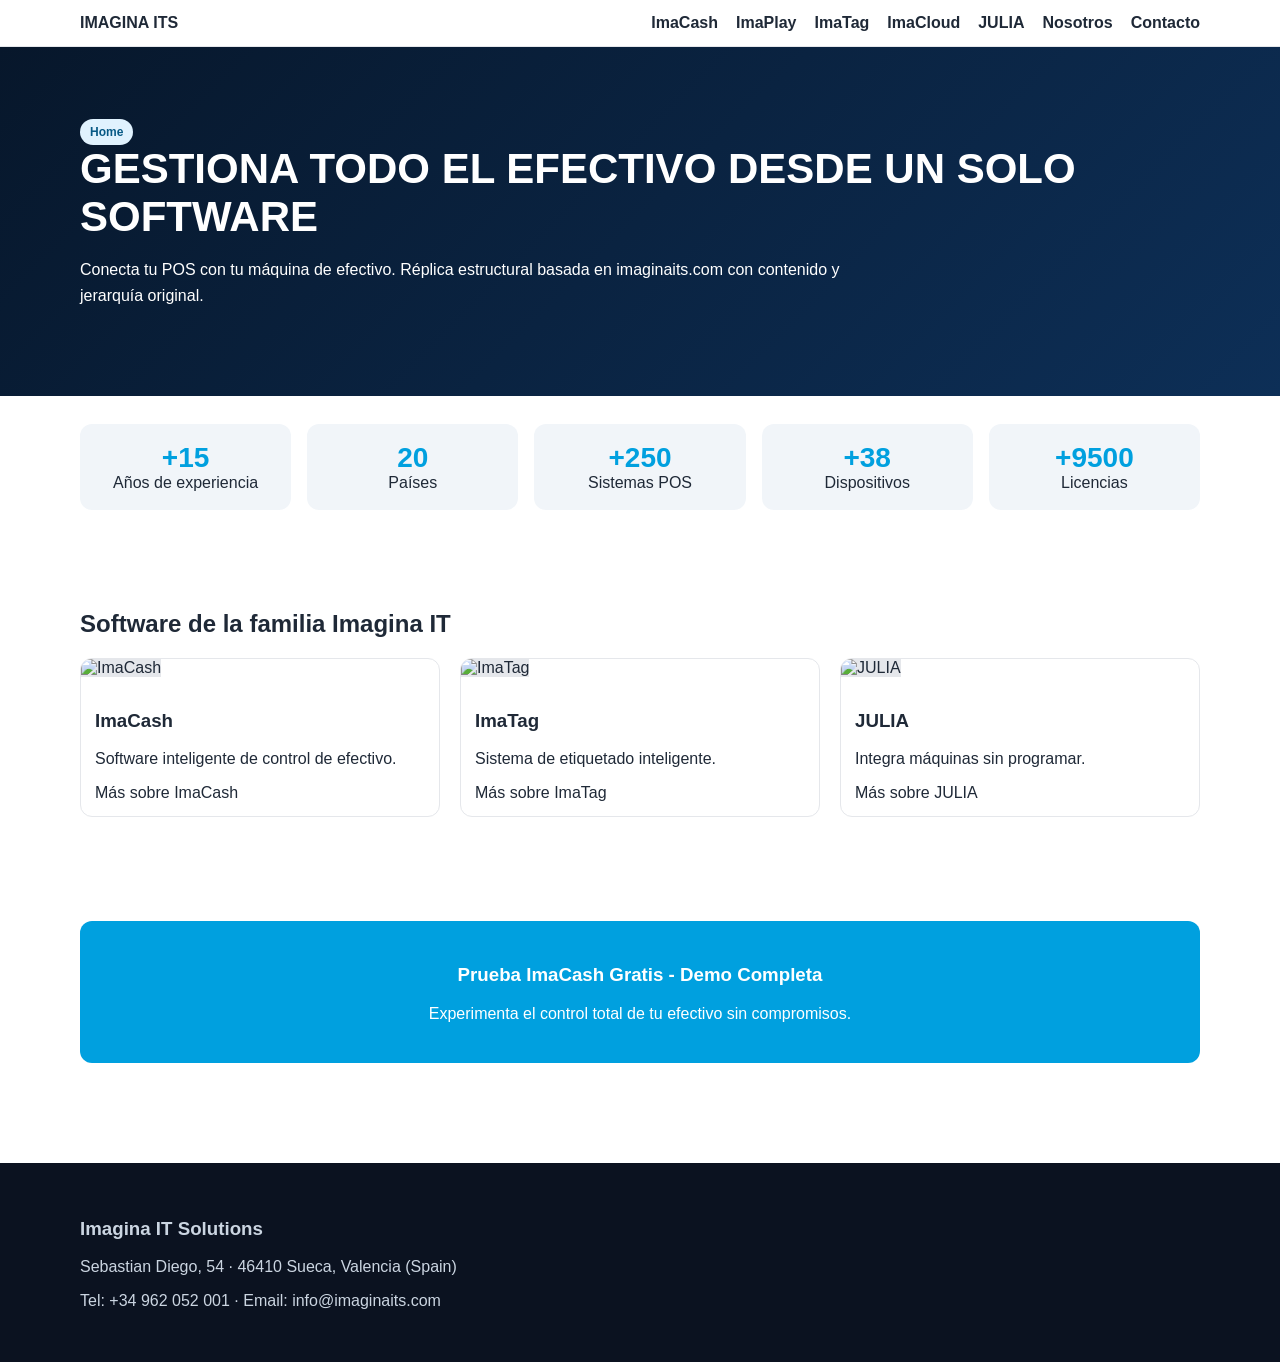
==== project/pages/index.html @ f2ac63d5 "Initial clone structure from imaginaits.com" ====
<!doctype html><html lang="es"><head><meta charset="utf-8"><meta name="viewport" content="width=device-width,initial-scale=1"><title>Imagina ITS Clone</title><link rel="stylesheet" href="../styles/main.css"></head><body>
<div id="header"></div>
<section class="hero"><div class="container"><span class="badge">Home</span><h1>GESTIONA TODO EL EFECTIVO DESDE UN SOLO SOFTWARE</h1><p>Conecta tu POS con tu máquina de efectivo. Réplica estructural basada en imaginaits.com con contenido y jerarquía original.</p></div></section>
<section class="container metrics"><div class="metric"><b>+15</b><div>Años de experiencia</div></div><div class="metric"><b>20</b><div>Países</div></div><div class="metric"><b>+250</b><div>Sistemas POS</div></div><div class="metric"><b>+38</b><div>Dispositivos</div></div><div class="metric"><b>+9500</b><div>Licencias</div></div></section>
<section class="section"><div class="container"><h2>Software de la familia Imagina IT</h2><div class="cards">
<article class="card"><img src="https://imaginaits.com/wp-content/uploads/2025/04/5.png" alt="ImaCash"><div class="body"><h3>ImaCash</h3><p>Software inteligente de control de efectivo.</p><a href="imacash.html">Más sobre ImaCash</a></div></article>
<article class="card"><img src="https://imaginaits.com/wp-content/uploads/2024/04/ImaTag-Logo-768x210.png" alt="ImaTag"><div class="body"><h3>ImaTag</h3><p>Sistema de etiquetado inteligente.</p><a href="imatag.html">Más sobre ImaTag</a></div></article>
<article class="card"><img src="https://imaginaits.com/wp-content/uploads/2025/10/Imagina-JULIA-1024x576.png" alt="JULIA"><div class="body"><h3>JULIA</h3><p>Integra máquinas sin programar.</p><a href="julia.html">Más sobre JULIA</a></div></article>
</div></div></section>
<section class="section"><div class="container cta"><h3>Prueba ImaCash Gratis - Demo Completa</h3><p>Experimenta el control total de tu efectivo sin compromisos.</p></div></section>
<div id="footer"></div><script src="../components/include.js"></script></body></html>
---- project/styles/main.css ----
:root{--primary:#00a0df;--dark:#0f172a;--text:#1f2937;--light:#f8fafc}
*{box-sizing:border-box}body{margin:0;font-family:Arial,sans-serif;color:var(--text);background:#fff}
a{color:inherit;text-decoration:none}.container{width:min(1120px,92%);margin:0 auto}
.header{position:sticky;top:0;background:#fff;border-bottom:1px solid #e5e7eb;z-index:50}.nav{display:flex;justify-content:space-between;align-items:center;padding:14px 0}.nav ul{display:flex;gap:18px;list-style:none;margin:0;padding:0;font-weight:700}
.hero{background:linear-gradient(135deg,#07172b,#0d2f57);color:#fff;padding:72px 0}.hero h1{font-size:42px;margin:0 0 12px}.hero p{max-width:760px;line-height:1.6}
.metrics{display:grid;grid-template-columns:repeat(auto-fit,minmax(140px,1fr));gap:16px;padding:28px 0}.metric{background:#f1f5f9;padding:18px;border-radius:12px;text-align:center}.metric b{font-size:28px;color:var(--primary)}
.section{padding:52px 0}.cards{display:grid;grid-template-columns:repeat(auto-fit,minmax(230px,1fr));gap:20px}.card{border:1px solid #e5e7eb;border-radius:12px;overflow:hidden;background:#fff}.card img{width:100%;height:170px;object-fit:cover;background:#e5e7eb}.card .body{padding:14px}
.cta{background:var(--primary);color:#fff;border-radius:12px;padding:24px;text-align:center}
.footer{background:#0b1220;color:#cbd5e1;padding:36px 0;margin-top:48px}
.badge{display:inline-block;padding:6px 10px;background:#e0f2fe;color:#075985;border-radius:999px;font-size:12px;font-weight:700}
.table{width:100%;border-collapse:collapse}.table th,.table td{border:1px solid #e5e7eb;padding:10px;text-align:left;font-size:14px}
.notice{padding:10px 12px;border:1px dashed #f59e0b;background:#fffbeb;border-radius:8px;color:#92400e}
@media (max-width:760px){.hero h1{font-size:30px}.nav ul{display:none}}
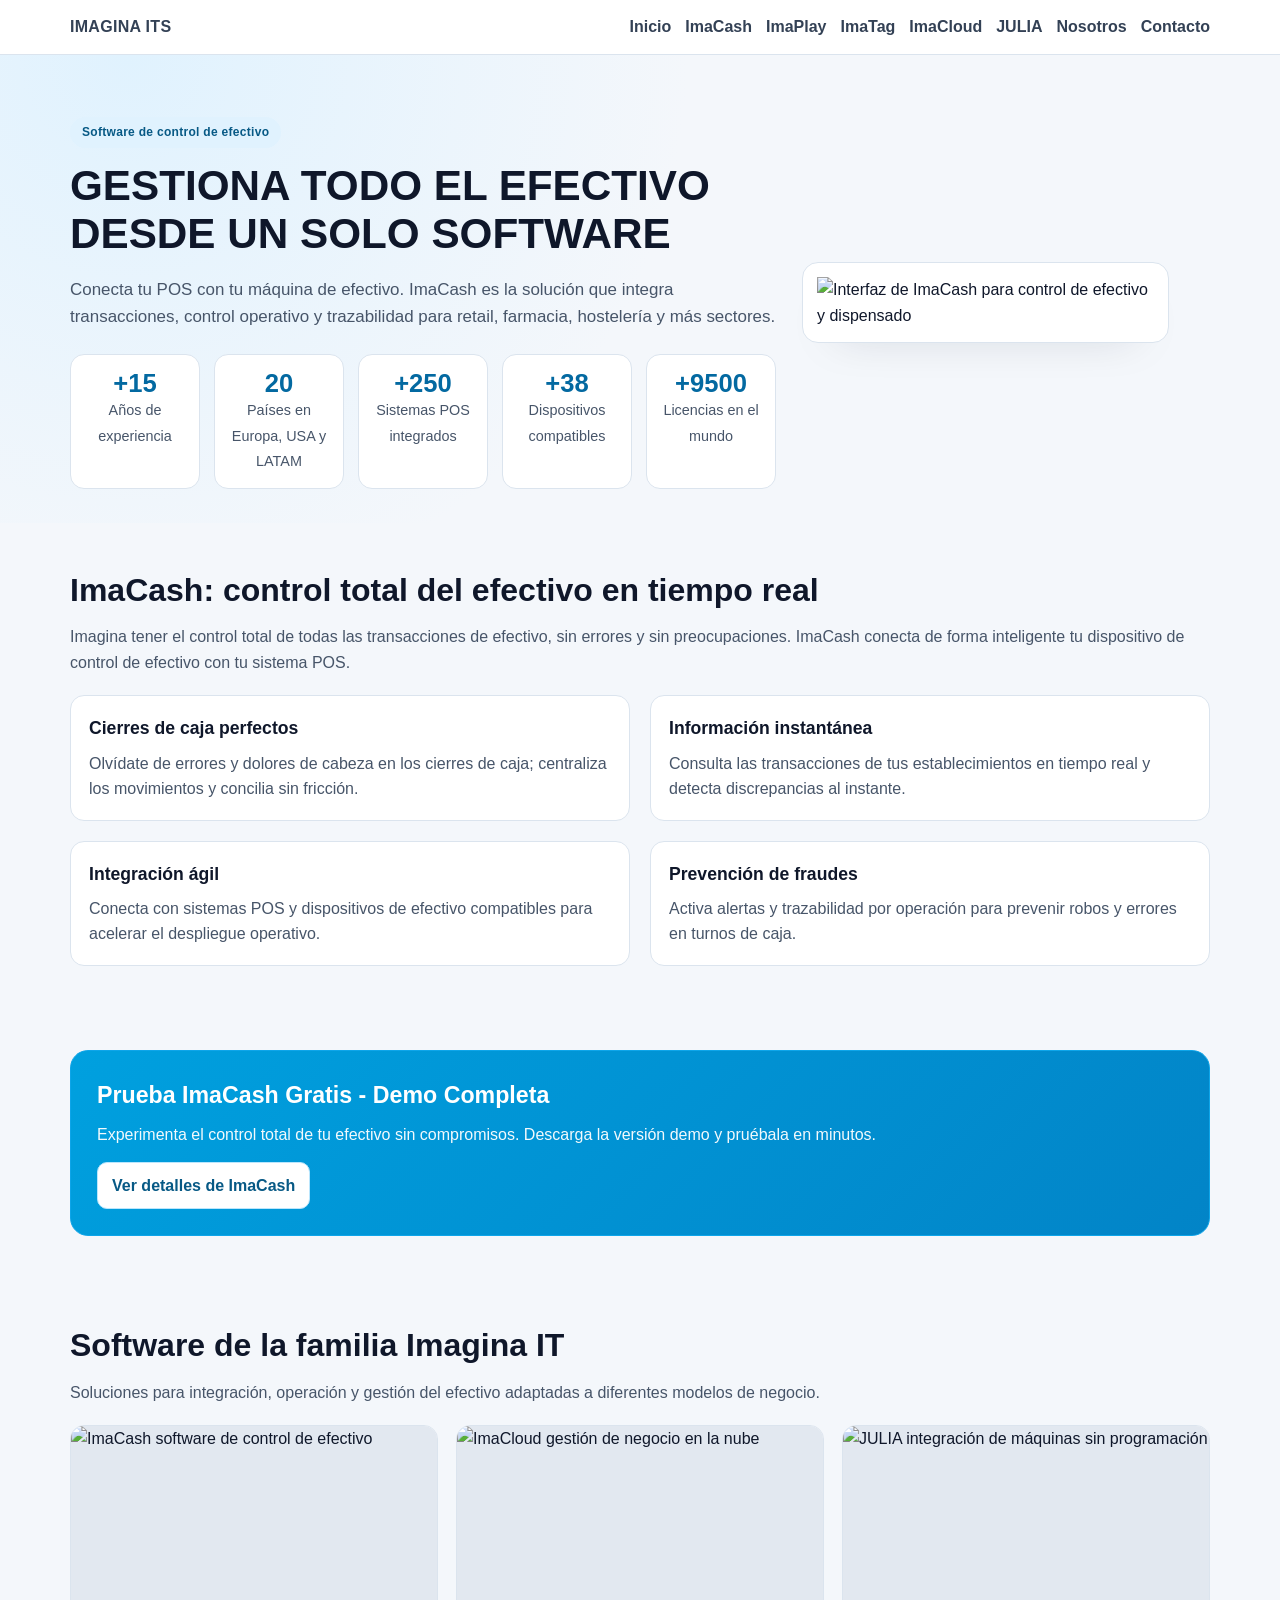
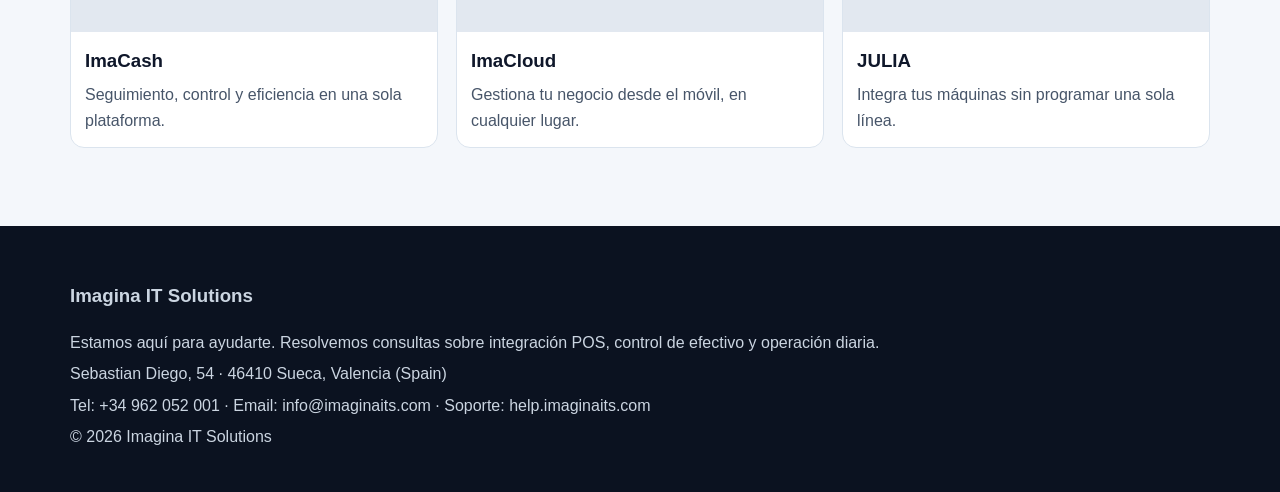
==== commit 91b326ea: "Redesign pages with richer SEO content and original image mapping" ====
--- a/project/pages/index.html
+++ b/project/pages/index.html
@@ -1,11 +1,78 @@
-<!doctype html><html lang="es"><head><meta charset="utf-8"><meta name="viewport" content="width=device-width,initial-scale=1"><title>Imagina ITS Clone</title><link rel="stylesheet" href="../styles/main.css"></head><body>
+<!doctype html>
+<html lang="es">
+<head>
+  <meta charset="utf-8">
+  <meta name="viewport" content="width=device-width,initial-scale=1">
+  <title>Imagina ITs | Software especializado en el control de efectivo</title>
+  <meta name="description" content="Imagina IT Solutions: software especializado en control de efectivo. Conecta tu POS con tu máquina de efectivo y optimiza cierres, trazabilidad e integración.">
+  <link rel="stylesheet" href="../styles/main.css">
+</head>
+<body>
 <div id="header"></div>
-<section class="hero"><div class="container"><span class="badge">Home</span><h1>GESTIONA TODO EL EFECTIVO DESDE UN SOLO SOFTWARE</h1><p>Conecta tu POS con tu máquina de efectivo. Réplica estructural basada en imaginaits.com con contenido y jerarquía original.</p></div></section>
-<section class="container metrics"><div class="metric"><b>+15</b><div>Años de experiencia</div></div><div class="metric"><b>20</b><div>Países</div></div><div class="metric"><b>+250</b><div>Sistemas POS</div></div><div class="metric"><b>+38</b><div>Dispositivos</div></div><div class="metric"><b>+9500</b><div>Licencias</div></div></section>
-<section class="section"><div class="container"><h2>Software de la familia Imagina IT</h2><div class="cards">
-<article class="card"><img src="https://imaginaits.com/wp-content/uploads/2025/04/5.png" alt="ImaCash"><div class="body"><h3>ImaCash</h3><p>Software inteligente de control de efectivo.</p><a href="imacash.html">Más sobre ImaCash</a></div></article>
-<article class="card"><img src="https://imaginaits.com/wp-content/uploads/2024/04/ImaTag-Logo-768x210.png" alt="ImaTag"><div class="body"><h3>ImaTag</h3><p>Sistema de etiquetado inteligente.</p><a href="imatag.html">Más sobre ImaTag</a></div></article>
-<article class="card"><img src="https://imaginaits.com/wp-content/uploads/2025/10/Imagina-JULIA-1024x576.png" alt="JULIA"><div class="body"><h3>JULIA</h3><p>Integra máquinas sin programar.</p><a href="julia.html">Más sobre JULIA</a></div></article>
-</div></div></section>
-<section class="section"><div class="container cta"><h3>Prueba ImaCash Gratis - Demo Completa</h3><p>Experimenta el control total de tu efectivo sin compromisos.</p></div></section>
-<div id="footer"></div><script src="../components/include.js"></script></body></html>
+
+<section class="hero">
+  <div class="container hero-grid">
+    <div>
+      <span class="badge">Software de control de efectivo</span>
+      <h1>GESTIONA TODO EL EFECTIVO DESDE UN SOLO SOFTWARE</h1>
+      <p class="lead">Conecta tu POS con tu máquina de efectivo. ImaCash es la solución que integra transacciones, control operativo y trazabilidad para retail, farmacia, hostelería y más sectores.</p>
+      <div class="metrics">
+        <article class="metric"><b>+15</b><span>Años de experiencia</span></article>
+        <article class="metric"><b>20</b><span>Países en Europa, USA y LATAM</span></article>
+        <article class="metric"><b>+250</b><span>Sistemas POS integrados</span></article>
+        <article class="metric"><b>+38</b><span>Dispositivos compatibles</span></article>
+        <article class="metric"><b>+9500</b><span>Licencias en el mundo</span></article>
+      </div>
+    </div>
+    <aside class="hero-card">
+      <img src="https://imaginaits.com/wp-content/uploads/2025/04/Imagina-MockUps.png" alt="Interfaz de ImaCash para control de efectivo y dispensado" loading="lazy">
+    </aside>
+  </div>
+</section>
+
+<section class="section">
+  <div class="container">
+    <h2>ImaCash: control total del efectivo en tiempo real</h2>
+    <p class="section-intro">Imagina tener el control total de todas las transacciones de efectivo, sin errores y sin preocupaciones. ImaCash conecta de forma inteligente tu dispositivo de control de efectivo con tu sistema POS.</p>
+    <div class="grid-2">
+      <article class="panel"><h3>Cierres de caja perfectos</h3><p>Olvídate de errores y dolores de cabeza en los cierres de caja; centraliza los movimientos y concilia sin fricción.</p></article>
+      <article class="panel"><h3>Información instantánea</h3><p>Consulta las transacciones de tus establecimientos en tiempo real y detecta discrepancias al instante.</p></article>
+      <article class="panel"><h3>Integración ágil</h3><p>Conecta con sistemas POS y dispositivos de efectivo compatibles para acelerar el despliegue operativo.</p></article>
+      <article class="panel"><h3>Prevención de fraudes</h3><p>Activa alertas y trazabilidad por operación para prevenir robos y errores en turnos de caja.</p></article>
+    </div>
+  </div>
+</section>
+
+<section class="section">
+  <div class="container cta">
+    <h3>Prueba ImaCash Gratis - Demo Completa</h3>
+    <p>Experimenta el control total de tu efectivo sin compromisos. Descarga la versión demo y pruébala en minutos.</p>
+    <a class="btn" href="imacash.html">Ver detalles de ImaCash</a>
+  </div>
+</section>
+
+<section class="section">
+  <div class="container">
+    <h2>Software de la familia Imagina IT</h2>
+    <p class="section-intro">Soluciones para integración, operación y gestión del efectivo adaptadas a diferentes modelos de negocio.</p>
+    <div class="cards">
+      <article class="card">
+        <img src="https://imaginaits.com/wp-content/uploads/2025/04/5.png" alt="ImaCash software de control de efectivo" loading="lazy">
+        <div class="body"><h3>ImaCash</h3><p>Seguimiento, control y eficiencia en una sola plataforma.</p></div>
+      </article>
+      <article class="card">
+        <img src="https://imaginaits.com/wp-content/uploads/2025/04/Imagina-MockUps-1.png" alt="ImaCloud gestión de negocio en la nube" loading="lazy">
+        <div class="body"><h3>ImaCloud</h3><p>Gestiona tu negocio desde el móvil, en cualquier lugar.</p></div>
+      </article>
+      <article class="card">
+        <img src="https://imaginaits.com/wp-content/uploads/2025/11/Imagina-MockUps.png" alt="JULIA integración de máquinas sin programación" loading="lazy">
+        <div class="body"><h3>JULIA</h3><p>Integra tus máquinas sin programar una sola línea.</p></div>
+      </article>
+    </div>
+  </div>
+</section>
+
+<div id="footer"></div>
+<script src="../components/include.js"></script>
+</body>
+</html>
--- a/project/styles/main.css
+++ b/project/styles/main.css
@@ -1,13 +1,76 @@
-:root{--primary:#00a0df;--dark:#0f172a;--text:#1f2937;--light:#f8fafc}
-*{box-sizing:border-box}body{margin:0;font-family:Arial,sans-serif;color:var(--text);background:#fff}
-a{color:inherit;text-decoration:none}.container{width:min(1120px,92%);margin:0 auto}
-.header{position:sticky;top:0;background:#fff;border-bottom:1px solid #e5e7eb;z-index:50}.nav{display:flex;justify-content:space-between;align-items:center;padding:14px 0}.nav ul{display:flex;gap:18px;list-style:none;margin:0;padding:0;font-weight:700}
-.hero{background:linear-gradient(135deg,#07172b,#0d2f57);color:#fff;padding:72px 0}.hero h1{font-size:42px;margin:0 0 12px}.hero p{max-width:760px;line-height:1.6}
-.metrics{display:grid;grid-template-columns:repeat(auto-fit,minmax(140px,1fr));gap:16px;padding:28px 0}.metric{background:#f1f5f9;padding:18px;border-radius:12px;text-align:center}.metric b{font-size:28px;color:var(--primary)}
-.section{padding:52px 0}.cards{display:grid;grid-template-columns:repeat(auto-fit,minmax(230px,1fr));gap:20px}.card{border:1px solid #e5e7eb;border-radius:12px;overflow:hidden;background:#fff}.card img{width:100%;height:170px;object-fit:cover;background:#e5e7eb}.card .body{padding:14px}
-.cta{background:var(--primary);color:#fff;border-radius:12px;padding:24px;text-align:center}
-.footer{background:#0b1220;color:#cbd5e1;padding:36px 0;margin-top:48px}
-.badge{display:inline-block;padding:6px 10px;background:#e0f2fe;color:#075985;border-radius:999px;font-size:12px;font-weight:700}
-.table{width:100%;border-collapse:collapse}.table th,.table td{border:1px solid #e5e7eb;padding:10px;text-align:left;font-size:14px}
-.notice{padding:10px 12px;border:1px dashed #f59e0b;background:#fffbeb;border-radius:8px;color:#92400e}
-@media (max-width:760px){.hero h1{font-size:30px}.nav ul{display:none}}
+:root{
+  --bg:#f4f7fb;
+  --surface:#ffffff;
+  --ink:#0f172a;
+  --muted:#475569;
+  --brand:#00a0df;
+  --brand-dark:#0369a1;
+  --line:#dbe4ee;
+  --ok:#0ea5e9;
+}
+*{box-sizing:border-box}
+html,body{margin:0;padding:0}
+body{font-family:Inter,Segoe UI,Arial,sans-serif;color:var(--ink);background:var(--bg);line-height:1.6}
+a{text-decoration:none;color:inherit}
+img{max-width:100%;display:block}
+.container{width:min(1140px,92%);margin-inline:auto}
+
+.header{position:sticky;top:0;z-index:60;background:#fff;border-bottom:1px solid var(--line);backdrop-filter:saturate(140%) blur(5px)}
+.nav{display:flex;align-items:center;justify-content:space-between;padding:14px 0;gap:16px}
+.brand{font-weight:800;letter-spacing:.3px;color:#0b1220}
+.nav ul{display:flex;flex-wrap:wrap;gap:14px;list-style:none;padding:0;margin:0}
+.nav a{font-weight:600;color:#334155}
+.nav a:hover{color:var(--brand-dark)}
+
+.hero{padding:62px 0 34px;background:radial-gradient(circle at 10% 0%,#e0f2fe 0,#f4f7fb 45%)}
+.hero-grid{display:grid;grid-template-columns:1.1fr .9fr;gap:26px;align-items:center}
+.badge{display:inline-flex;padding:6px 12px;border-radius:999px;background:#e0f2fe;color:#075985;font-size:12px;font-weight:700;letter-spacing:.3px}
+h1{font-size:clamp(1.8rem,3.3vw,3.1rem);line-height:1.15;margin:14px 0}
+.lead{font-size:1.06rem;color:var(--muted)}
+.hero-card{background:#fff;border:1px solid var(--line);border-radius:16px;padding:14px;box-shadow:0 20px 45px -35px #0f172a66}
+
+.metrics{display:grid;grid-template-columns:repeat(5,minmax(130px,1fr));gap:14px;margin-top:24px}
+.metric{background:var(--surface);border:1px solid var(--line);border-radius:14px;padding:14px;text-align:center}
+.metric b{font-size:1.6rem;color:var(--brand-dark);display:block;line-height:1.1}
+.metric span{font-size:.9rem;color:var(--muted)}
+
+.section{padding:42px 0}
+.section h2{font-size:clamp(1.4rem,2.5vw,2rem);margin:0 0 8px}
+.section-intro{color:var(--muted);margin:0 0 20px}
+
+.grid-2{display:grid;grid-template-columns:1fr 1fr;gap:20px}
+.panel{background:var(--surface);border:1px solid var(--line);border-radius:14px;padding:18px}
+.panel h3{margin:0 0 8px;font-size:1.1rem}
+.panel p{margin:0;color:var(--muted)}
+
+.cards{display:grid;grid-template-columns:repeat(3,minmax(220px,1fr));gap:18px}
+.card{background:var(--surface);border:1px solid var(--line);border-radius:14px;overflow:hidden}
+.card img{aspect-ratio:16/9;object-fit:cover;background:#e2e8f0}
+.card .body{padding:14px}
+.card h3{margin:0 0 6px}
+.card p{margin:0;color:var(--muted)}
+
+.cta{background:linear-gradient(135deg,var(--brand),#0284c7);color:#fff;border-radius:18px;padding:26px;border:1px solid #0ea5e9}
+.cta h3{margin:0 0 8px;font-size:1.45rem}
+.cta p{margin:0 0 14px;opacity:.95}
+.btn{display:inline-flex;align-items:center;gap:6px;padding:10px 14px;border-radius:10px;background:#fff;color:#075985;font-weight:700;border:1px solid #bae6fd}
+
+.list{margin:8px 0 0 18px;color:var(--muted)}
+.list li{margin:4px 0}
+.table-wrap{overflow:auto;background:#fff;border:1px solid var(--line);border-radius:14px}
+.table{width:100%;border-collapse:collapse;font-size:.95rem}
+.table th,.table td{padding:10px;border-bottom:1px solid var(--line);text-align:left}
+.table th{background:#f8fafc;font-size:.88rem;color:#334155}
+
+.footer{margin-top:36px;background:#0b1220;color:#cbd5e1;padding:36px 0}
+.footer p{margin:6px 0}
+
+@media (max-width:980px){
+  .hero-grid,.grid-2{grid-template-columns:1fr}
+  .cards{grid-template-columns:1fr 1fr}
+  .metrics{grid-template-columns:repeat(3,minmax(120px,1fr))}
+}
+@media (max-width:680px){
+  .nav ul{display:none}
+  .cards,.metrics{grid-template-columns:1fr 1fr}
+}
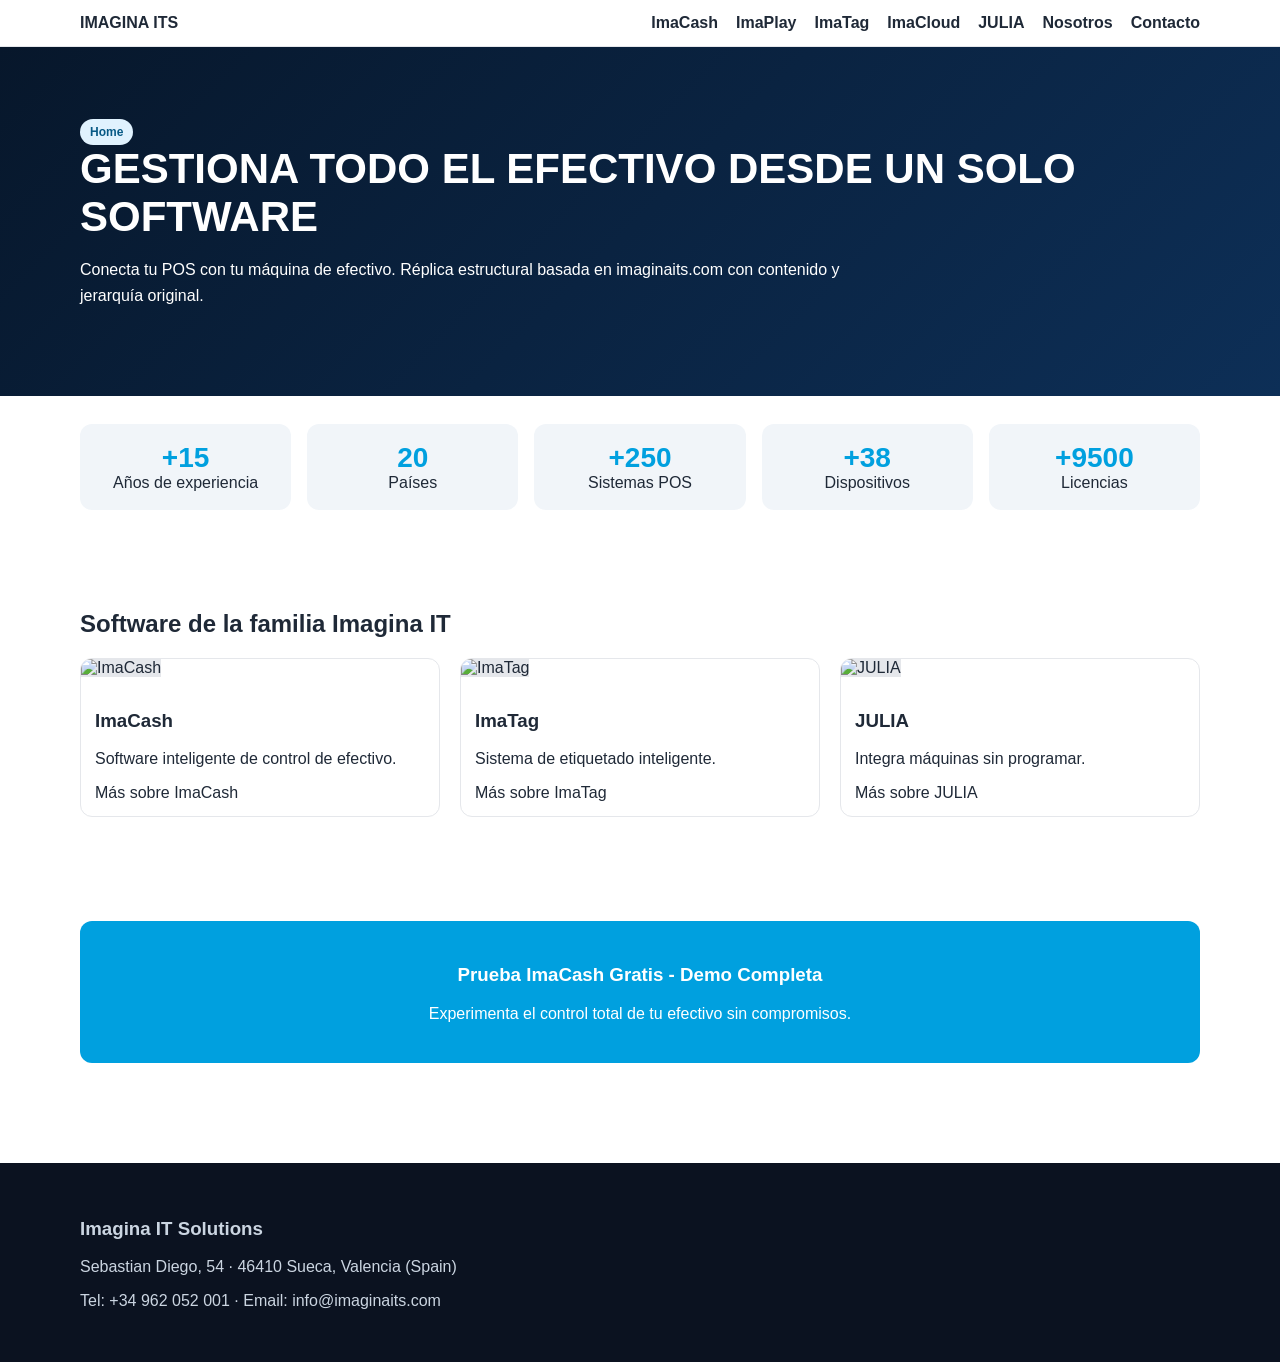
==== commit 47c48422: "Merge branch 'main' into codex/clone-and-replicate-imaginaits.com-site-h12fuq" ====
--- a/project/pages/index.html
+++ b/project/pages/index.html
@@ -1,78 +1,11 @@
-<!doctype html>
-<html lang="es">
-<head>
-  <meta charset="utf-8">
-  <meta name="viewport" content="width=device-width,initial-scale=1">
-  <title>Imagina ITs | Software especializado en el control de efectivo</title>
-  <meta name="description" content="Imagina IT Solutions: software especializado en control de efectivo. Conecta tu POS con tu máquina de efectivo y optimiza cierres, trazabilidad e integración.">
-  <link rel="stylesheet" href="../styles/main.css">
-</head>
-<body>
+<!doctype html><html lang="es"><head><meta charset="utf-8"><meta name="viewport" content="width=device-width,initial-scale=1"><title>Imagina ITS Clone</title><link rel="stylesheet" href="../styles/main.css"></head><body>
 <div id="header"></div>
-
-<section class="hero">
-  <div class="container hero-grid">
-    <div>
-      <span class="badge">Software de control de efectivo</span>
-      <h1>GESTIONA TODO EL EFECTIVO DESDE UN SOLO SOFTWARE</h1>
-      <p class="lead">Conecta tu POS con tu máquina de efectivo. ImaCash es la solución que integra transacciones, control operativo y trazabilidad para retail, farmacia, hostelería y más sectores.</p>
-      <div class="metrics">
-        <article class="metric"><b>+15</b><span>Años de experiencia</span></article>
-        <article class="metric"><b>20</b><span>Países en Europa, USA y LATAM</span></article>
-        <article class="metric"><b>+250</b><span>Sistemas POS integrados</span></article>
-        <article class="metric"><b>+38</b><span>Dispositivos compatibles</span></article>
-        <article class="metric"><b>+9500</b><span>Licencias en el mundo</span></article>
-      </div>
-    </div>
-    <aside class="hero-card">
-      <img src="https://imaginaits.com/wp-content/uploads/2025/04/Imagina-MockUps.png" alt="Interfaz de ImaCash para control de efectivo y dispensado" loading="lazy">
-    </aside>
-  </div>
-</section>
-
-<section class="section">
-  <div class="container">
-    <h2>ImaCash: control total del efectivo en tiempo real</h2>
-    <p class="section-intro">Imagina tener el control total de todas las transacciones de efectivo, sin errores y sin preocupaciones. ImaCash conecta de forma inteligente tu dispositivo de control de efectivo con tu sistema POS.</p>
-    <div class="grid-2">
-      <article class="panel"><h3>Cierres de caja perfectos</h3><p>Olvídate de errores y dolores de cabeza en los cierres de caja; centraliza los movimientos y concilia sin fricción.</p></article>
-      <article class="panel"><h3>Información instantánea</h3><p>Consulta las transacciones de tus establecimientos en tiempo real y detecta discrepancias al instante.</p></article>
-      <article class="panel"><h3>Integración ágil</h3><p>Conecta con sistemas POS y dispositivos de efectivo compatibles para acelerar el despliegue operativo.</p></article>
-      <article class="panel"><h3>Prevención de fraudes</h3><p>Activa alertas y trazabilidad por operación para prevenir robos y errores en turnos de caja.</p></article>
-    </div>
-  </div>
-</section>
-
-<section class="section">
-  <div class="container cta">
-    <h3>Prueba ImaCash Gratis - Demo Completa</h3>
-    <p>Experimenta el control total de tu efectivo sin compromisos. Descarga la versión demo y pruébala en minutos.</p>
-    <a class="btn" href="imacash.html">Ver detalles de ImaCash</a>
-  </div>
-</section>
-
-<section class="section">
-  <div class="container">
-    <h2>Software de la familia Imagina IT</h2>
-    <p class="section-intro">Soluciones para integración, operación y gestión del efectivo adaptadas a diferentes modelos de negocio.</p>
-    <div class="cards">
-      <article class="card">
-        <img src="https://imaginaits.com/wp-content/uploads/2025/04/5.png" alt="ImaCash software de control de efectivo" loading="lazy">
-        <div class="body"><h3>ImaCash</h3><p>Seguimiento, control y eficiencia en una sola plataforma.</p></div>
-      </article>
-      <article class="card">
-        <img src="https://imaginaits.com/wp-content/uploads/2025/04/Imagina-MockUps-1.png" alt="ImaCloud gestión de negocio en la nube" loading="lazy">
-        <div class="body"><h3>ImaCloud</h3><p>Gestiona tu negocio desde el móvil, en cualquier lugar.</p></div>
-      </article>
-      <article class="card">
-        <img src="https://imaginaits.com/wp-content/uploads/2025/11/Imagina-MockUps.png" alt="JULIA integración de máquinas sin programación" loading="lazy">
-        <div class="body"><h3>JULIA</h3><p>Integra tus máquinas sin programar una sola línea.</p></div>
-      </article>
-    </div>
-  </div>
-</section>
-
-<div id="footer"></div>
-<script src="../components/include.js"></script>
-</body>
-</html>
+<section class="hero"><div class="container"><span class="badge">Home</span><h1>GESTIONA TODO EL EFECTIVO DESDE UN SOLO SOFTWARE</h1><p>Conecta tu POS con tu máquina de efectivo. Réplica estructural basada en imaginaits.com con contenido y jerarquía original.</p></div></section>
+<section class="container metrics"><div class="metric"><b>+15</b><div>Años de experiencia</div></div><div class="metric"><b>20</b><div>Países</div></div><div class="metric"><b>+250</b><div>Sistemas POS</div></div><div class="metric"><b>+38</b><div>Dispositivos</div></div><div class="metric"><b>+9500</b><div>Licencias</div></div></section>
+<section class="section"><div class="container"><h2>Software de la familia Imagina IT</h2><div class="cards">
+<article class="card"><img src="https://imaginaits.com/wp-content/uploads/2025/04/5.png" alt="ImaCash"><div class="body"><h3>ImaCash</h3><p>Software inteligente de control de efectivo.</p><a href="imacash.html">Más sobre ImaCash</a></div></article>
+<article class="card"><img src="https://imaginaits.com/wp-content/uploads/2024/04/ImaTag-Logo-768x210.png" alt="ImaTag"><div class="body"><h3>ImaTag</h3><p>Sistema de etiquetado inteligente.</p><a href="imatag.html">Más sobre ImaTag</a></div></article>
+<article class="card"><img src="https://imaginaits.com/wp-content/uploads/2025/10/Imagina-JULIA-1024x576.png" alt="JULIA"><div class="body"><h3>JULIA</h3><p>Integra máquinas sin programar.</p><a href="julia.html">Más sobre JULIA</a></div></article>
+</div></div></section>
+<section class="section"><div class="container cta"><h3>Prueba ImaCash Gratis - Demo Completa</h3><p>Experimenta el control total de tu efectivo sin compromisos.</p></div></section>
+<div id="footer"></div><script src="../components/include.js"></script></body></html>
--- a/project/styles/main.css
+++ b/project/styles/main.css
@@ -1,76 +1,13 @@
-:root{
-  --bg:#f4f7fb;
-  --surface:#ffffff;
-  --ink:#0f172a;
-  --muted:#475569;
-  --brand:#00a0df;
-  --brand-dark:#0369a1;
-  --line:#dbe4ee;
-  --ok:#0ea5e9;
-}
-*{box-sizing:border-box}
-html,body{margin:0;padding:0}
-body{font-family:Inter,Segoe UI,Arial,sans-serif;color:var(--ink);background:var(--bg);line-height:1.6}
-a{text-decoration:none;color:inherit}
-img{max-width:100%;display:block}
-.container{width:min(1140px,92%);margin-inline:auto}
-
-.header{position:sticky;top:0;z-index:60;background:#fff;border-bottom:1px solid var(--line);backdrop-filter:saturate(140%) blur(5px)}
-.nav{display:flex;align-items:center;justify-content:space-between;padding:14px 0;gap:16px}
-.brand{font-weight:800;letter-spacing:.3px;color:#0b1220}
-.nav ul{display:flex;flex-wrap:wrap;gap:14px;list-style:none;padding:0;margin:0}
-.nav a{font-weight:600;color:#334155}
-.nav a:hover{color:var(--brand-dark)}
-
-.hero{padding:62px 0 34px;background:radial-gradient(circle at 10% 0%,#e0f2fe 0,#f4f7fb 45%)}
-.hero-grid{display:grid;grid-template-columns:1.1fr .9fr;gap:26px;align-items:center}
-.badge{display:inline-flex;padding:6px 12px;border-radius:999px;background:#e0f2fe;color:#075985;font-size:12px;font-weight:700;letter-spacing:.3px}
-h1{font-size:clamp(1.8rem,3.3vw,3.1rem);line-height:1.15;margin:14px 0}
-.lead{font-size:1.06rem;color:var(--muted)}
-.hero-card{background:#fff;border:1px solid var(--line);border-radius:16px;padding:14px;box-shadow:0 20px 45px -35px #0f172a66}
-
-.metrics{display:grid;grid-template-columns:repeat(5,minmax(130px,1fr));gap:14px;margin-top:24px}
-.metric{background:var(--surface);border:1px solid var(--line);border-radius:14px;padding:14px;text-align:center}
-.metric b{font-size:1.6rem;color:var(--brand-dark);display:block;line-height:1.1}
-.metric span{font-size:.9rem;color:var(--muted)}
-
-.section{padding:42px 0}
-.section h2{font-size:clamp(1.4rem,2.5vw,2rem);margin:0 0 8px}
-.section-intro{color:var(--muted);margin:0 0 20px}
-
-.grid-2{display:grid;grid-template-columns:1fr 1fr;gap:20px}
-.panel{background:var(--surface);border:1px solid var(--line);border-radius:14px;padding:18px}
-.panel h3{margin:0 0 8px;font-size:1.1rem}
-.panel p{margin:0;color:var(--muted)}
-
-.cards{display:grid;grid-template-columns:repeat(3,minmax(220px,1fr));gap:18px}
-.card{background:var(--surface);border:1px solid var(--line);border-radius:14px;overflow:hidden}
-.card img{aspect-ratio:16/9;object-fit:cover;background:#e2e8f0}
-.card .body{padding:14px}
-.card h3{margin:0 0 6px}
-.card p{margin:0;color:var(--muted)}
-
-.cta{background:linear-gradient(135deg,var(--brand),#0284c7);color:#fff;border-radius:18px;padding:26px;border:1px solid #0ea5e9}
-.cta h3{margin:0 0 8px;font-size:1.45rem}
-.cta p{margin:0 0 14px;opacity:.95}
-.btn{display:inline-flex;align-items:center;gap:6px;padding:10px 14px;border-radius:10px;background:#fff;color:#075985;font-weight:700;border:1px solid #bae6fd}
-
-.list{margin:8px 0 0 18px;color:var(--muted)}
-.list li{margin:4px 0}
-.table-wrap{overflow:auto;background:#fff;border:1px solid var(--line);border-radius:14px}
-.table{width:100%;border-collapse:collapse;font-size:.95rem}
-.table th,.table td{padding:10px;border-bottom:1px solid var(--line);text-align:left}
-.table th{background:#f8fafc;font-size:.88rem;color:#334155}
-
-.footer{margin-top:36px;background:#0b1220;color:#cbd5e1;padding:36px 0}
-.footer p{margin:6px 0}
-
-@media (max-width:980px){
-  .hero-grid,.grid-2{grid-template-columns:1fr}
-  .cards{grid-template-columns:1fr 1fr}
-  .metrics{grid-template-columns:repeat(3,minmax(120px,1fr))}
-}
-@media (max-width:680px){
-  .nav ul{display:none}
-  .cards,.metrics{grid-template-columns:1fr 1fr}
-}
+:root{--primary:#00a0df;--dark:#0f172a;--text:#1f2937;--light:#f8fafc}
+*{box-sizing:border-box}body{margin:0;font-family:Arial,sans-serif;color:var(--text);background:#fff}
+a{color:inherit;text-decoration:none}.container{width:min(1120px,92%);margin:0 auto}
+.header{position:sticky;top:0;background:#fff;border-bottom:1px solid #e5e7eb;z-index:50}.nav{display:flex;justify-content:space-between;align-items:center;padding:14px 0}.nav ul{display:flex;gap:18px;list-style:none;margin:0;padding:0;font-weight:700}
+.hero{background:linear-gradient(135deg,#07172b,#0d2f57);color:#fff;padding:72px 0}.hero h1{font-size:42px;margin:0 0 12px}.hero p{max-width:760px;line-height:1.6}
+.metrics{display:grid;grid-template-columns:repeat(auto-fit,minmax(140px,1fr));gap:16px;padding:28px 0}.metric{background:#f1f5f9;padding:18px;border-radius:12px;text-align:center}.metric b{font-size:28px;color:var(--primary)}
+.section{padding:52px 0}.cards{display:grid;grid-template-columns:repeat(auto-fit,minmax(230px,1fr));gap:20px}.card{border:1px solid #e5e7eb;border-radius:12px;overflow:hidden;background:#fff}.card img{width:100%;height:170px;object-fit:cover;background:#e5e7eb}.card .body{padding:14px}
+.cta{background:var(--primary);color:#fff;border-radius:12px;padding:24px;text-align:center}
+.footer{background:#0b1220;color:#cbd5e1;padding:36px 0;margin-top:48px}
+.badge{display:inline-block;padding:6px 10px;background:#e0f2fe;color:#075985;border-radius:999px;font-size:12px;font-weight:700}
+.table{width:100%;border-collapse:collapse}.table th,.table td{border:1px solid #e5e7eb;padding:10px;text-align:left;font-size:14px}
+.notice{padding:10px 12px;border:1px dashed #f59e0b;background:#fffbeb;border-radius:8px;color:#92400e}
+@media (max-width:760px){.hero h1{font-size:30px}.nav ul{display:none}}
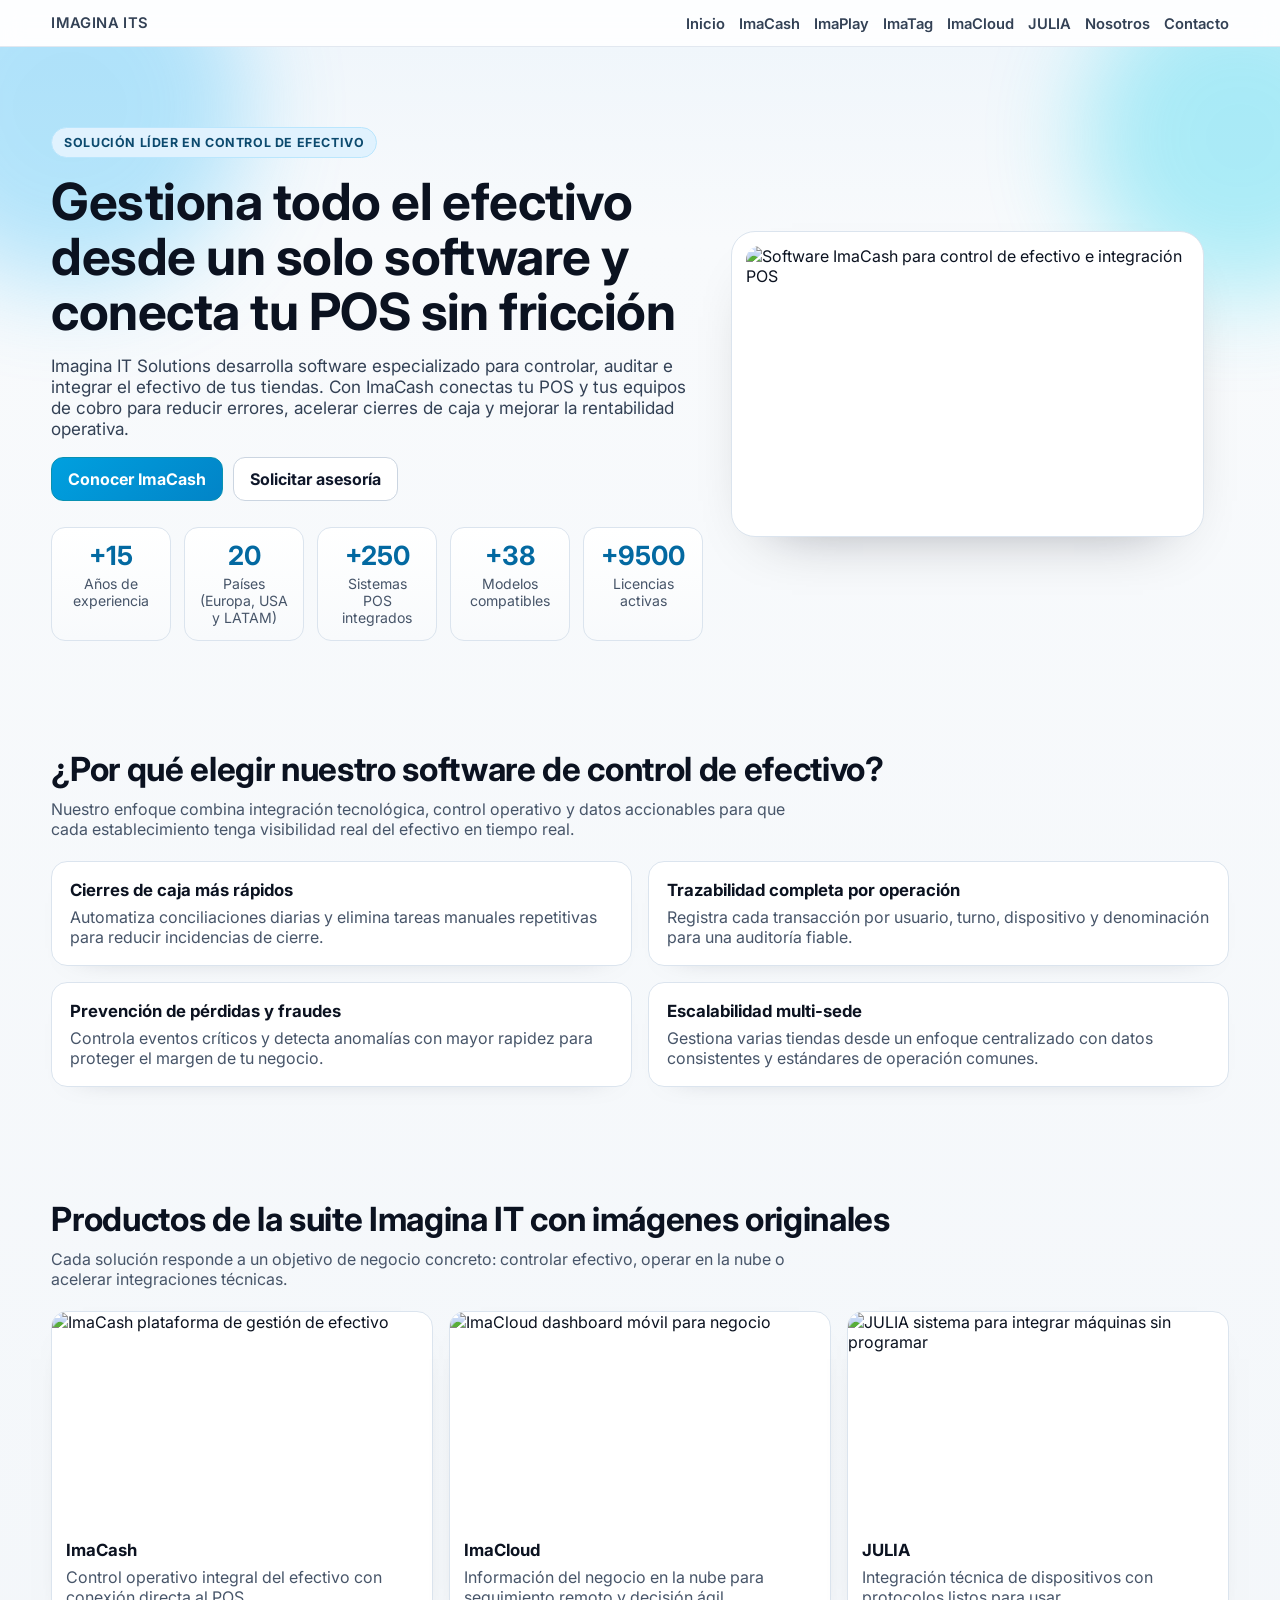
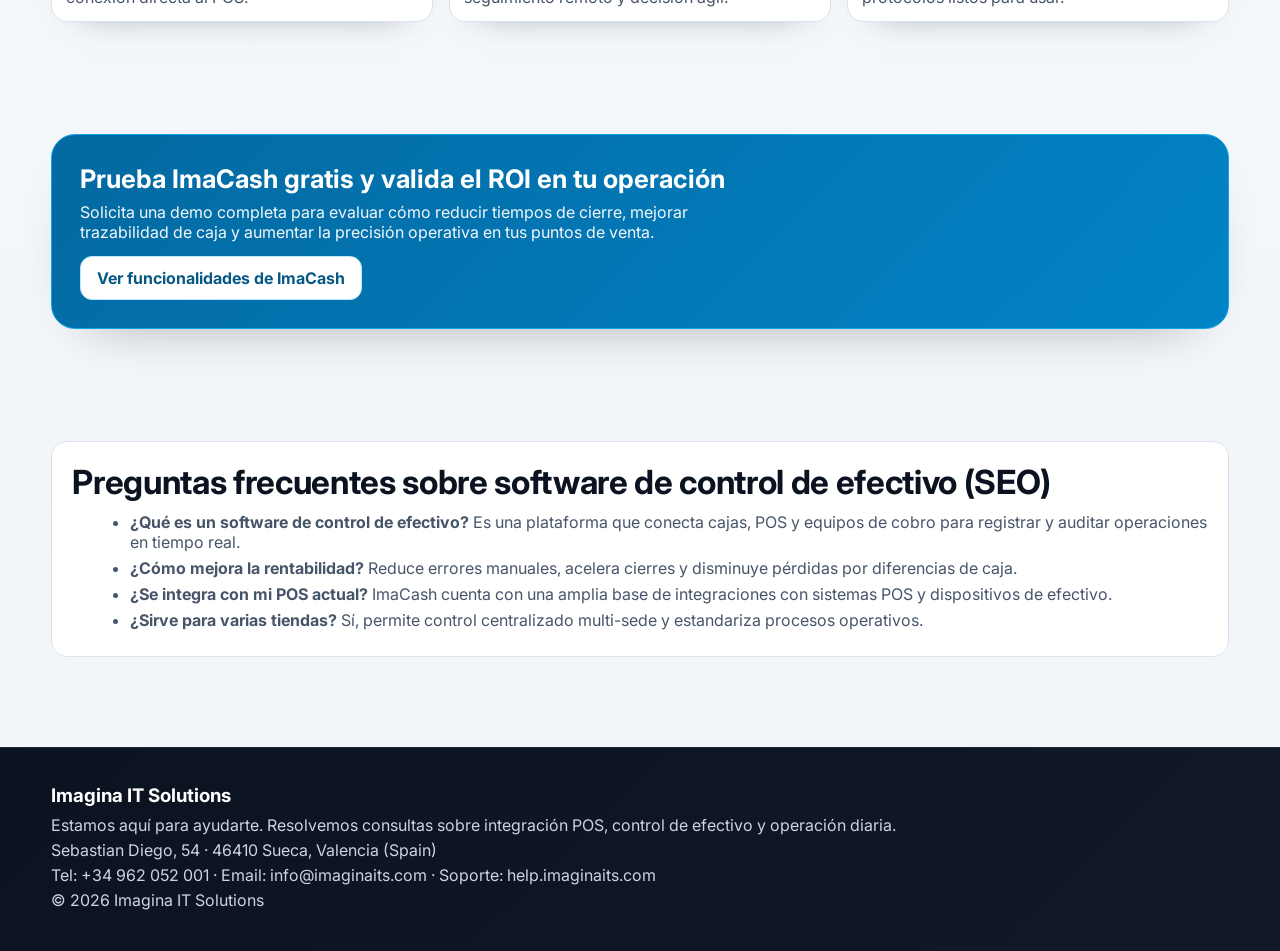
==== commit 1add5063: "Create premium visual redesign with stronger SEO-focused copy" ====
--- a/project/pages/index.html
+++ b/project/pages/index.html
@@ -1,11 +1,105 @@
-<!doctype html><html lang="es"><head><meta charset="utf-8"><meta name="viewport" content="width=device-width,initial-scale=1"><title>Imagina ITS Clone</title><link rel="stylesheet" href="../styles/main.css"></head><body>
+<!doctype html>
+<html lang="es">
+<head>
+  <meta charset="utf-8">
+  <meta name="viewport" content="width=device-width,initial-scale=1">
+  <title>Software de control de efectivo | Imagina IT Solutions e ImaCash</title>
+  <meta name="description" content="Software de control de efectivo para retail, farmacia y hostelería. Imagina IT Solutions conecta POS y máquinas de efectivo para cierres de caja rápidos, trazabilidad y prevención de fraudes.">
+  <meta name="keywords" content="software de control de efectivo, ImaCash, integración POS, automatización caja, conciliación de efectivo, Imagina IT Solutions">
+  <link rel="stylesheet" href="../styles/main.css">
+  <script type="application/ld+json">
+  {
+    "@context":"https://schema.org",
+    "@type":"Organization",
+    "name":"Imagina IT Solutions",
+    "url":"https://imaginaits.com/",
+    "email":"info@imaginaits.com",
+    "telephone":"+34 962 052 001"
+  }
+  </script>
+</head>
+<body>
 <div id="header"></div>
-<section class="hero"><div class="container"><span class="badge">Home</span><h1>GESTIONA TODO EL EFECTIVO DESDE UN SOLO SOFTWARE</h1><p>Conecta tu POS con tu máquina de efectivo. Réplica estructural basada en imaginaits.com con contenido y jerarquía original.</p></div></section>
-<section class="container metrics"><div class="metric"><b>+15</b><div>Años de experiencia</div></div><div class="metric"><b>20</b><div>Países</div></div><div class="metric"><b>+250</b><div>Sistemas POS</div></div><div class="metric"><b>+38</b><div>Dispositivos</div></div><div class="metric"><b>+9500</b><div>Licencias</div></div></section>
-<section class="section"><div class="container"><h2>Software de la familia Imagina IT</h2><div class="cards">
-<article class="card"><img src="https://imaginaits.com/wp-content/uploads/2025/04/5.png" alt="ImaCash"><div class="body"><h3>ImaCash</h3><p>Software inteligente de control de efectivo.</p><a href="imacash.html">Más sobre ImaCash</a></div></article>
-<article class="card"><img src="https://imaginaits.com/wp-content/uploads/2024/04/ImaTag-Logo-768x210.png" alt="ImaTag"><div class="body"><h3>ImaTag</h3><p>Sistema de etiquetado inteligente.</p><a href="imatag.html">Más sobre ImaTag</a></div></article>
-<article class="card"><img src="https://imaginaits.com/wp-content/uploads/2025/10/Imagina-JULIA-1024x576.png" alt="JULIA"><div class="body"><h3>JULIA</h3><p>Integra máquinas sin programar.</p><a href="julia.html">Más sobre JULIA</a></div></article>
-</div></div></section>
-<section class="section"><div class="container cta"><h3>Prueba ImaCash Gratis - Demo Completa</h3><p>Experimenta el control total de tu efectivo sin compromisos.</p></div></section>
-<div id="footer"></div><script src="../components/include.js"></script></body></html>
+
+<section class="hero">
+  <div class="container hero-grid">
+    <div>
+      <span class="badge">Solución líder en control de efectivo</span>
+      <h1>Gestiona todo el efectivo desde un solo software y conecta tu POS sin fricción</h1>
+      <p class="lead">Imagina IT Solutions desarrolla software especializado para controlar, auditar e integrar el efectivo de tus tiendas. Con ImaCash conectas tu POS y tus equipos de cobro para reducir errores, acelerar cierres de caja y mejorar la rentabilidad operativa.</p>
+      <div class="hero-actions">
+        <a class="btn btn-primary" href="imacash.html">Conocer ImaCash</a>
+        <a class="btn btn-ghost" href="contacto.html">Solicitar asesoría</a>
+      </div>
+      <div class="metrics">
+        <article class="metric"><b>+15</b><span>Años de experiencia</span></article>
+        <article class="metric"><b>20</b><span>Países (Europa, USA y LATAM)</span></article>
+        <article class="metric"><b>+250</b><span>Sistemas POS integrados</span></article>
+        <article class="metric"><b>+38</b><span>Modelos compatibles</span></article>
+        <article class="metric"><b>+9500</b><span>Licencias activas</span></article>
+      </div>
+    </div>
+    <aside class="hero-media">
+      <img src="https://imaginaits.com/wp-content/uploads/2025/04/Imagina-MockUps.png" alt="Software ImaCash para control de efectivo e integración POS" loading="lazy">
+    </aside>
+  </div>
+</section>
+
+<section class="section">
+  <div class="container">
+    <h2>¿Por qué elegir nuestro software de control de efectivo?</h2>
+    <p class="section-intro">Nuestro enfoque combina integración tecnológica, control operativo y datos accionables para que cada establecimiento tenga visibilidad real del efectivo en tiempo real.</p>
+    <div class="value-grid">
+      <article class="value-card"><h3>Cierres de caja más rápidos</h3><p>Automatiza conciliaciones diarias y elimina tareas manuales repetitivas para reducir incidencias de cierre.</p></article>
+      <article class="value-card"><h3>Trazabilidad completa por operación</h3><p>Registra cada transacción por usuario, turno, dispositivo y denominación para una auditoría fiable.</p></article>
+      <article class="value-card"><h3>Prevención de pérdidas y fraudes</h3><p>Controla eventos críticos y detecta anomalías con mayor rapidez para proteger el margen de tu negocio.</p></article>
+      <article class="value-card"><h3>Escalabilidad multi-sede</h3><p>Gestiona varias tiendas desde un enfoque centralizado con datos consistentes y estándares de operación comunes.</p></article>
+    </div>
+  </div>
+</section>
+
+<section class="section">
+  <div class="container">
+    <h2>Productos de la suite Imagina IT con imágenes originales</h2>
+    <p class="section-intro">Cada solución responde a un objetivo de negocio concreto: controlar efectivo, operar en la nube o acelerar integraciones técnicas.</p>
+    <div class="cards">
+      <article class="card">
+        <img src="https://imaginaits.com/wp-content/uploads/2025/04/5.png" alt="ImaCash plataforma de gestión de efectivo" loading="lazy">
+        <div class="body"><h3>ImaCash</h3><p>Control operativo integral del efectivo con conexión directa al POS.</p></div>
+      </article>
+      <article class="card">
+        <img src="https://imaginaits.com/wp-content/uploads/2025/04/Imagina-MockUps-1.png" alt="ImaCloud dashboard móvil para negocio" loading="lazy">
+        <div class="body"><h3>ImaCloud</h3><p>Información del negocio en la nube para seguimiento remoto y decisión ágil.</p></div>
+      </article>
+      <article class="card">
+        <img src="https://imaginaits.com/wp-content/uploads/2025/11/Imagina-MockUps.png" alt="JULIA sistema para integrar máquinas sin programar" loading="lazy">
+        <div class="body"><h3>JULIA</h3><p>Integración técnica de dispositivos con protocolos listos para usar.</p></div>
+      </article>
+    </div>
+  </div>
+</section>
+
+<section class="section">
+  <div class="container band">
+    <h3>Prueba ImaCash gratis y valida el ROI en tu operación</h3>
+    <p>Solicita una demo completa para evaluar cómo reducir tiempos de cierre, mejorar trazabilidad de caja y aumentar la precisión operativa en tus puntos de venta.</p>
+    <a class="btn" href="imacash.html">Ver funcionalidades de ImaCash</a>
+  </div>
+</section>
+
+<section class="section">
+  <div class="container seo-block">
+    <h2>Preguntas frecuentes sobre software de control de efectivo (SEO)</h2>
+    <ul class="seo-list">
+      <li><strong>¿Qué es un software de control de efectivo?</strong> Es una plataforma que conecta cajas, POS y equipos de cobro para registrar y auditar operaciones en tiempo real.</li>
+      <li><strong>¿Cómo mejora la rentabilidad?</strong> Reduce errores manuales, acelera cierres y disminuye pérdidas por diferencias de caja.</li>
+      <li><strong>¿Se integra con mi POS actual?</strong> ImaCash cuenta con una amplia base de integraciones con sistemas POS y dispositivos de efectivo.</li>
+      <li><strong>¿Sirve para varias tiendas?</strong> Sí, permite control centralizado multi-sede y estandariza procesos operativos.</li>
+    </ul>
+  </div>
+</section>
+
+<div id="footer"></div>
+<script src="../components/include.js"></script>
+</body>
+</html>
--- a/project/styles/main.css
+++ b/project/styles/main.css
@@ -1,13 +1,96 @@
-:root{--primary:#00a0df;--dark:#0f172a;--text:#1f2937;--light:#f8fafc}
-*{box-sizing:border-box}body{margin:0;font-family:Arial,sans-serif;color:var(--text);background:#fff}
-a{color:inherit;text-decoration:none}.container{width:min(1120px,92%);margin:0 auto}
-.header{position:sticky;top:0;background:#fff;border-bottom:1px solid #e5e7eb;z-index:50}.nav{display:flex;justify-content:space-between;align-items:center;padding:14px 0}.nav ul{display:flex;gap:18px;list-style:none;margin:0;padding:0;font-weight:700}
-.hero{background:linear-gradient(135deg,#07172b,#0d2f57);color:#fff;padding:72px 0}.hero h1{font-size:42px;margin:0 0 12px}.hero p{max-width:760px;line-height:1.6}
-.metrics{display:grid;grid-template-columns:repeat(auto-fit,minmax(140px,1fr));gap:16px;padding:28px 0}.metric{background:#f1f5f9;padding:18px;border-radius:12px;text-align:center}.metric b{font-size:28px;color:var(--primary)}
-.section{padding:52px 0}.cards{display:grid;grid-template-columns:repeat(auto-fit,minmax(230px,1fr));gap:20px}.card{border:1px solid #e5e7eb;border-radius:12px;overflow:hidden;background:#fff}.card img{width:100%;height:170px;object-fit:cover;background:#e5e7eb}.card .body{padding:14px}
-.cta{background:var(--primary);color:#fff;border-radius:12px;padding:24px;text-align:center}
-.footer{background:#0b1220;color:#cbd5e1;padding:36px 0;margin-top:48px}
-.badge{display:inline-block;padding:6px 10px;background:#e0f2fe;color:#075985;border-radius:999px;font-size:12px;font-weight:700}
-.table{width:100%;border-collapse:collapse}.table th,.table td{border:1px solid #e5e7eb;padding:10px;text-align:left;font-size:14px}
-.notice{padding:10px 12px;border:1px dashed #f59e0b;background:#fffbeb;border-radius:8px;color:#92400e}
-@media (max-width:760px){.hero h1{font-size:30px}.nav ul{display:none}}
+@import url('https://fonts.googleapis.com/css2?family=Inter:wght@400;600;700;800&display=swap');
+
+:root{
+  --bg:#f1f5f9;
+  --surface:#ffffff;
+  --ink:#0b1220;
+  --muted:#475569;
+  --primary:#00a0df;
+  --primary-2:#0284c7;
+  --dark:#020617;
+  --line:#dbe4ee;
+  --ok:#0ea5e9;
+  --radius:18px;
+  --shadow:0 25px 60px -40px rgba(2, 8, 23, .45);
+}
+*{box-sizing:border-box}
+html,body{margin:0;padding:0;scroll-behavior:smooth}
+body{font-family:Inter,system-ui,-apple-system,Segoe UI,Roboto,sans-serif;color:var(--ink);background:linear-gradient(180deg,#eef5fb 0,#f8fafc 240px,#f1f5f9 100%)}
+a{text-decoration:none;color:inherit}
+img{max-width:100%;display:block}
+.container{width:min(1180px,92%);margin-inline:auto}
+
+.header{position:sticky;top:0;z-index:99;background:rgba(255,255,255,.88);backdrop-filter:blur(10px);border-bottom:1px solid #e2e8f0}
+.nav{display:flex;justify-content:space-between;align-items:center;padding:13px 0;gap:14px}
+.brand{font-weight:800;letter-spacing:.4px;color:#0f172a}
+.nav ul{display:flex;gap:14px;list-style:none;padding:0;margin:0;flex-wrap:wrap}
+.nav a{font-size:.92rem;font-weight:600;color:#334155}
+.nav a:hover{color:var(--primary-2)}
+
+.hero{position:relative;overflow:hidden;padding:80px 0 52px}
+.hero::before,.hero::after{content:"";position:absolute;border-radius:999px;filter:blur(48px);opacity:.35;z-index:-1}
+.hero::before{width:360px;height:360px;background:#38bdf8;left:-110px;top:-120px}
+.hero::after{width:320px;height:320px;background:#22d3ee;right:-120px;top:-70px}
+.hero-grid{display:grid;grid-template-columns:1.05fr .95fr;gap:28px;align-items:center}
+.badge{display:inline-flex;padding:7px 12px;border-radius:999px;border:1px solid #bae6fd;background:#e0f2fe;color:#0c4a6e;font-size:.78rem;font-weight:700;text-transform:uppercase;letter-spacing:.6px}
+h1{font-size:clamp(2rem,4vw,3.4rem);line-height:1.07;margin:16px 0 14px;letter-spacing:-.01em}
+.lead{font-size:1.07rem;color:#334155;max-width:62ch}
+.hero-actions{display:flex;gap:10px;flex-wrap:wrap;margin:18px 0 0}
+.btn{display:inline-flex;align-items:center;gap:8px;padding:11px 16px;border-radius:12px;font-weight:700;transition:.2s}
+.btn-primary{background:linear-gradient(135deg,var(--primary),var(--primary-2));color:#fff;border:1px solid #0891b2}
+.btn-ghost{background:#fff;border:1px solid #cbd5e1;color:#0f172a}
+.btn:hover{transform:translateY(-1px)}
+
+.hero-media{background:#fff;border-radius:24px;border:1px solid #dbe4ee;padding:14px;box-shadow:var(--shadow)}
+.hero-media img{border-radius:14px;aspect-ratio:16/10;object-fit:cover}
+
+.metrics{display:grid;grid-template-columns:repeat(5,minmax(120px,1fr));gap:13px;margin-top:26px}
+.metric{background:linear-gradient(180deg,#fff,#f8fafc);border:1px solid #dbe4ee;border-radius:14px;padding:14px;text-align:center}
+.metric b{display:block;font-size:1.65rem;line-height:1;color:#0369a1}
+.metric span{display:block;margin-top:6px;color:#475569;font-size:.88rem}
+
+.section{padding:56px 0}
+.section h2{font-size:clamp(1.5rem,2.6vw,2.25rem);margin:0 0 10px;letter-spacing:-.01em}
+.section-intro{margin:0 0 22px;color:#475569;max-width:74ch}
+
+.value-grid{display:grid;grid-template-columns:repeat(2,minmax(260px,1fr));gap:16px}
+.value-card{background:#fff;border:1px solid #dbe4ee;border-radius:16px;padding:18px;box-shadow:0 12px 30px -30px #0f172a80}
+.value-card h3{margin:0 0 7px;font-size:1.05rem}
+.value-card p{margin:0;color:#475569}
+
+.cards{display:grid;grid-template-columns:repeat(3,minmax(220px,1fr));gap:16px}
+.card{background:#fff;border:1px solid #dbe4ee;border-radius:16px;overflow:hidden;box-shadow:0 16px 35px -32px #0f172aaa}
+.card img{aspect-ratio:16/9;object-fit:cover}
+.card .body{padding:14px}
+.card h3{margin:0 0 7px;font-size:1.05rem}
+.card p{margin:0;color:#475569}
+
+.band{background:linear-gradient(135deg,#0369a1,#0284c7);color:#fff;border-radius:24px;padding:28px;border:1px solid #0ea5e9;box-shadow:var(--shadow)}
+.band h3{margin:0 0 8px;font-size:1.6rem}
+.band p{margin:0 0 14px;opacity:.95;max-width:68ch}
+.band .btn{background:#fff;color:#075985;border:1px solid #bae6fd}
+
+.table-wrap{overflow:auto;background:#fff;border:1px solid #dbe4ee;border-radius:16px}
+.table{width:100%;border-collapse:collapse;min-width:760px}
+.table th,.table td{padding:12px;border-bottom:1px solid #e2e8f0;text-align:left;font-size:.93rem}
+.table th{background:#f8fafc;color:#334155;font-size:.82rem;text-transform:uppercase;letter-spacing:.5px}
+
+.seo-block{background:#ffffff;border:1px solid #dbe4ee;border-radius:16px;padding:20px}
+.seo-list{margin:8px 0 0 18px;color:#475569}
+.seo-list li{margin:6px 0}
+
+.footer{margin-top:34px;background:linear-gradient(135deg,#0b1220,#111827);color:#cbd5e1;padding:36px 0;border-top:1px solid #1e293b}
+.footer h3{margin:0 0 8px;color:#fff}
+.footer p{margin:5px 0}
+
+@media (max-width:1000px){
+  .hero-grid,.value-grid{grid-template-columns:1fr}
+  .cards{grid-template-columns:repeat(2,minmax(220px,1fr))}
+  .metrics{grid-template-columns:repeat(3,minmax(120px,1fr))}
+}
+@media (max-width:700px){
+  .nav ul{display:none}
+  .cards{grid-template-columns:1fr}
+  .metrics{grid-template-columns:repeat(2,minmax(120px,1fr))}
+  .hero{padding-top:56px}
+}
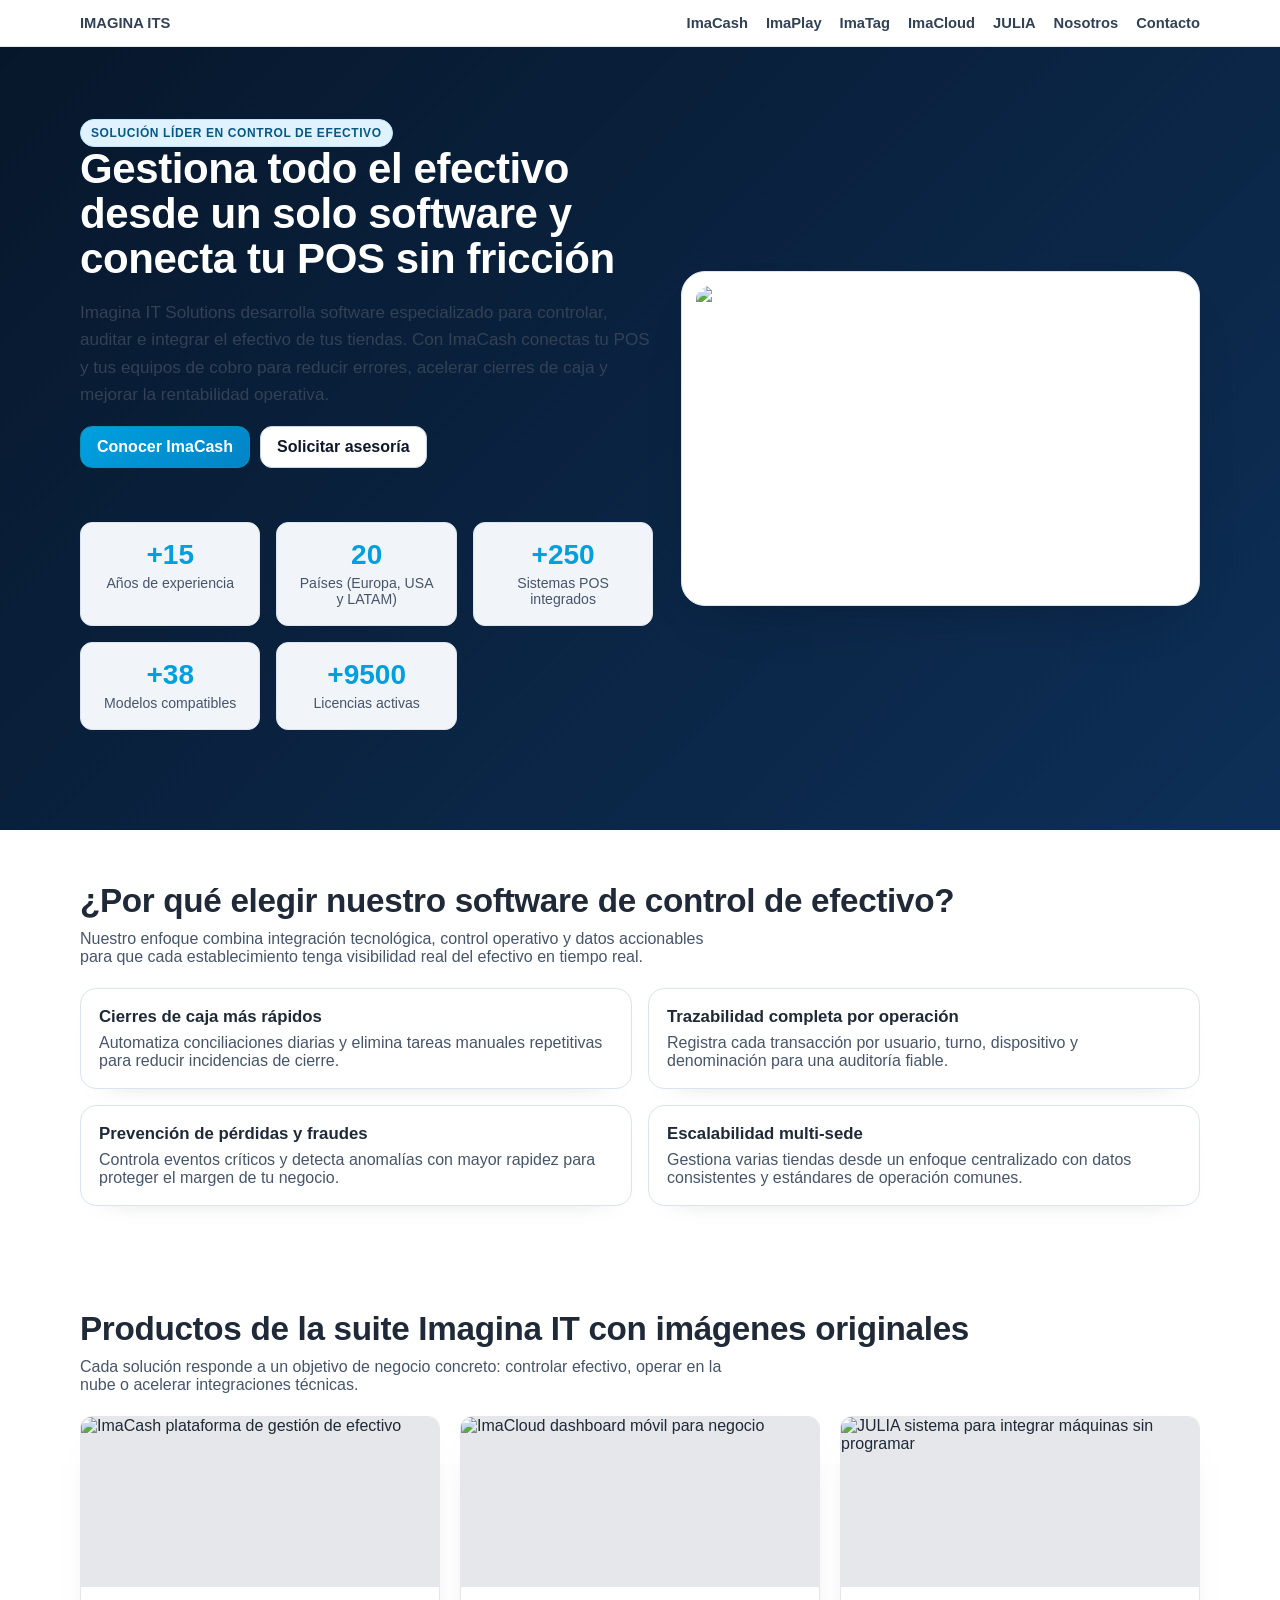
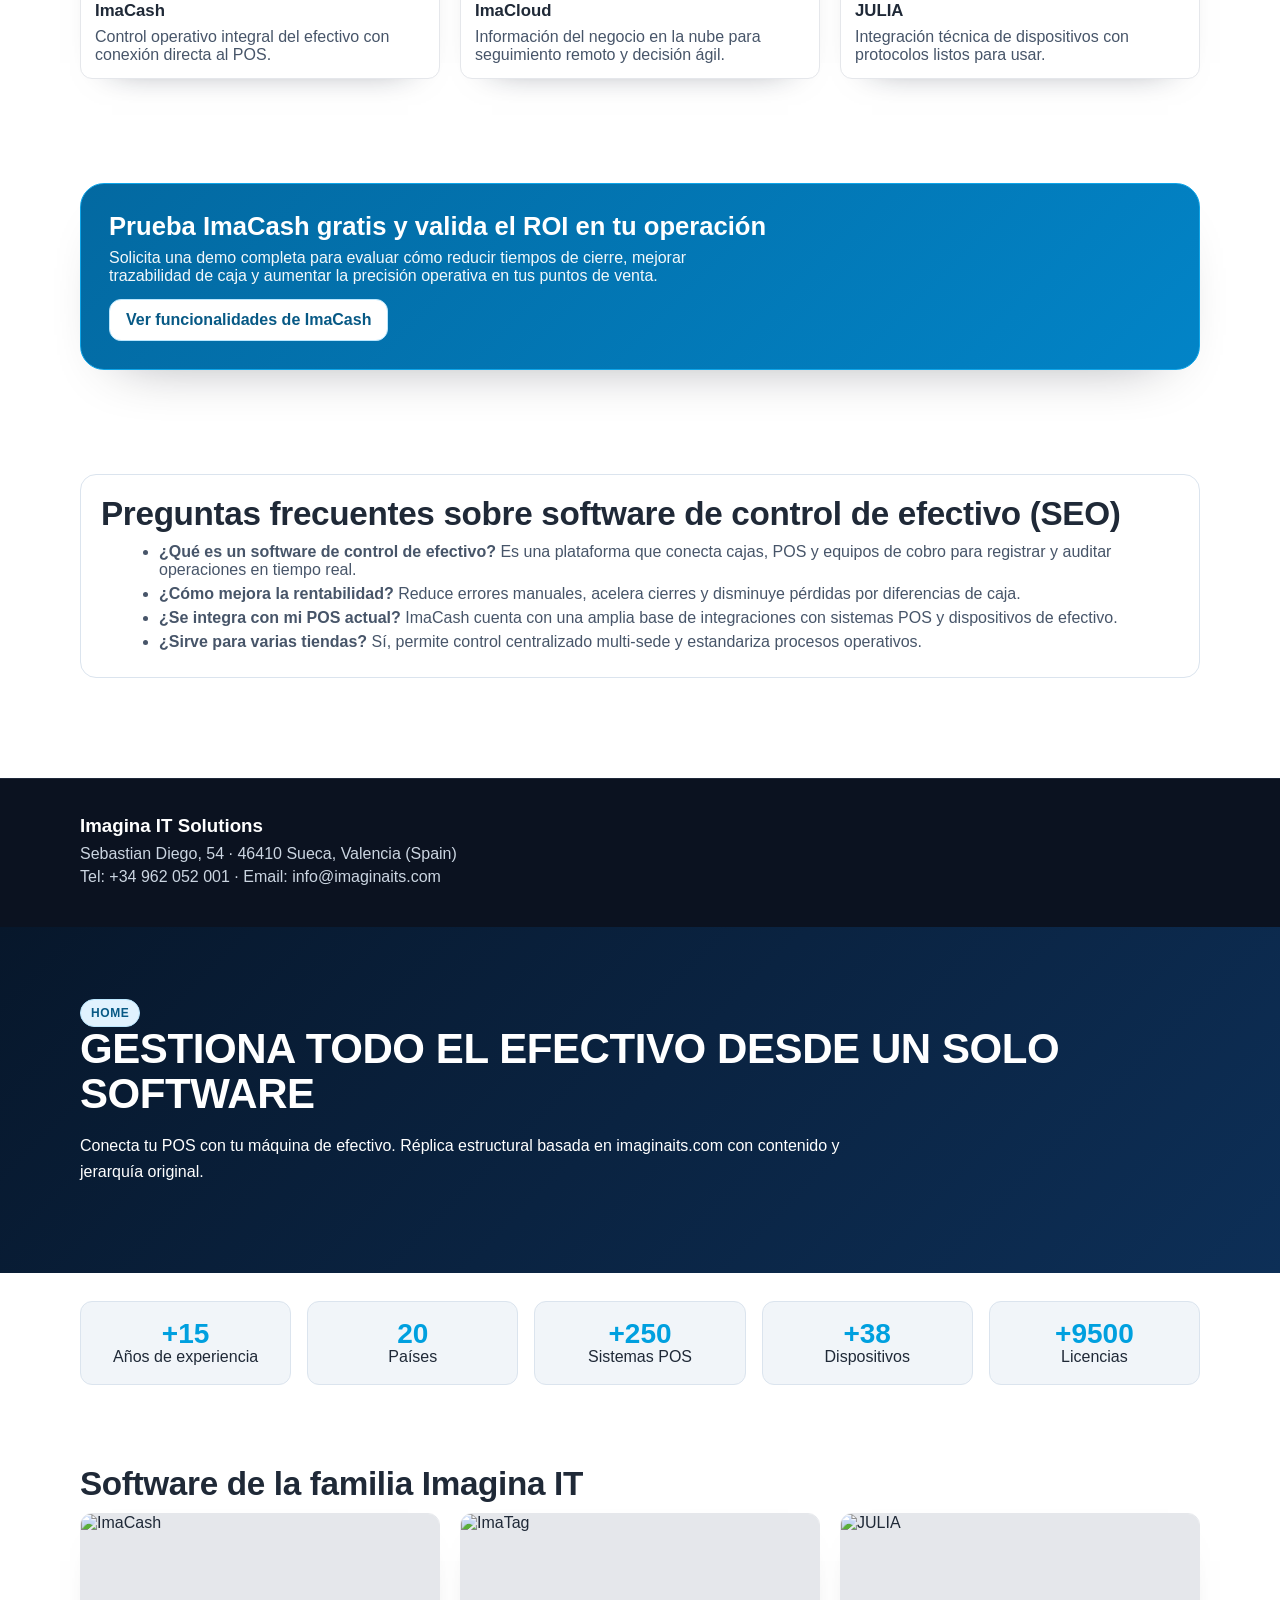
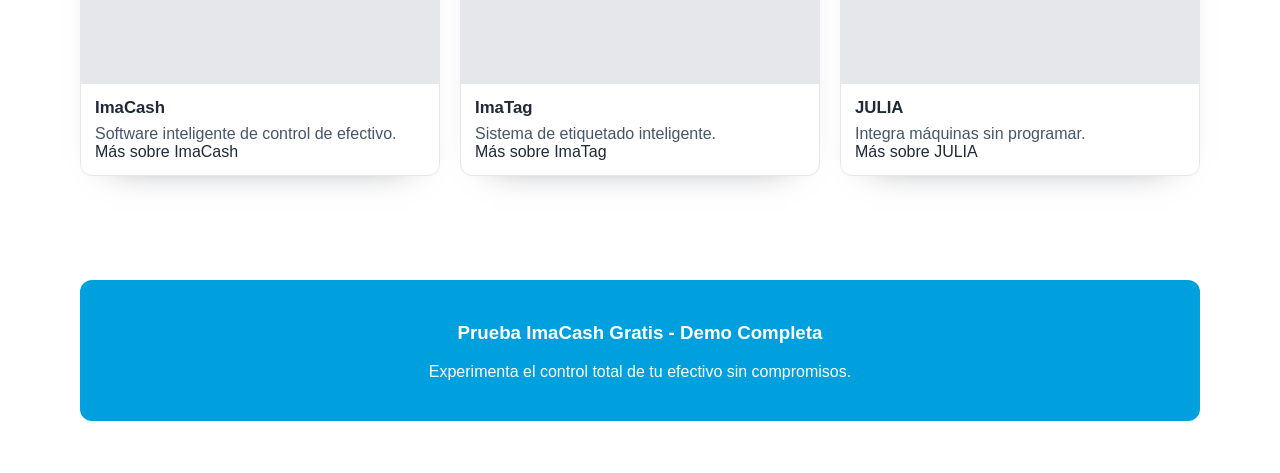
==== commit dc537212: "Merge branch 'main' into codex/clone-and-replicate-imaginaits.com-site-257ssw" ====
--- a/project/pages/index.html
+++ b/project/pages/index.html
@@ -103,3 +103,14 @@
 <script src="../components/include.js"></script>
 </body>
 </html>
+<!doctype html><html lang="es"><head><meta charset="utf-8"><meta name="viewport" content="width=device-width,initial-scale=1"><title>Imagina ITS Clone</title><link rel="stylesheet" href="../styles/main.css"></head><body>
+<div id="header"></div>
+<section class="hero"><div class="container"><span class="badge">Home</span><h1>GESTIONA TODO EL EFECTIVO DESDE UN SOLO SOFTWARE</h1><p>Conecta tu POS con tu máquina de efectivo. Réplica estructural basada en imaginaits.com con contenido y jerarquía original.</p></div></section>
+<section class="container metrics"><div class="metric"><b>+15</b><div>Años de experiencia</div></div><div class="metric"><b>20</b><div>Países</div></div><div class="metric"><b>+250</b><div>Sistemas POS</div></div><div class="metric"><b>+38</b><div>Dispositivos</div></div><div class="metric"><b>+9500</b><div>Licencias</div></div></section>
+<section class="section"><div class="container"><h2>Software de la familia Imagina IT</h2><div class="cards">
+<article class="card"><img src="https://imaginaits.com/wp-content/uploads/2025/04/5.png" alt="ImaCash"><div class="body"><h3>ImaCash</h3><p>Software inteligente de control de efectivo.</p><a href="imacash.html">Más sobre ImaCash</a></div></article>
+<article class="card"><img src="https://imaginaits.com/wp-content/uploads/2024/04/ImaTag-Logo-768x210.png" alt="ImaTag"><div class="body"><h3>ImaTag</h3><p>Sistema de etiquetado inteligente.</p><a href="imatag.html">Más sobre ImaTag</a></div></article>
+<article class="card"><img src="https://imaginaits.com/wp-content/uploads/2025/10/Imagina-JULIA-1024x576.png" alt="JULIA"><div class="body"><h3>JULIA</h3><p>Integra máquinas sin programar.</p><a href="julia.html">Más sobre JULIA</a></div></article>
+</div></div></section>
+<section class="section"><div class="container cta"><h3>Prueba ImaCash Gratis - Demo Completa</h3><p>Experimenta el control total de tu efectivo sin compromisos.</p></div></section>
+<div id="footer"></div><script src="../components/include.js"></script></body></html>
--- a/project/styles/main.css
+++ b/project/styles/main.css
@@ -94,3 +94,16 @@
   .metrics{grid-template-columns:repeat(2,minmax(120px,1fr))}
   .hero{padding-top:56px}
 }
+:root{--primary:#00a0df;--dark:#0f172a;--text:#1f2937;--light:#f8fafc}
+*{box-sizing:border-box}body{margin:0;font-family:Arial,sans-serif;color:var(--text);background:#fff}
+a{color:inherit;text-decoration:none}.container{width:min(1120px,92%);margin:0 auto}
+.header{position:sticky;top:0;background:#fff;border-bottom:1px solid #e5e7eb;z-index:50}.nav{display:flex;justify-content:space-between;align-items:center;padding:14px 0}.nav ul{display:flex;gap:18px;list-style:none;margin:0;padding:0;font-weight:700}
+.hero{background:linear-gradient(135deg,#07172b,#0d2f57);color:#fff;padding:72px 0}.hero h1{font-size:42px;margin:0 0 12px}.hero p{max-width:760px;line-height:1.6}
+.metrics{display:grid;grid-template-columns:repeat(auto-fit,minmax(140px,1fr));gap:16px;padding:28px 0}.metric{background:#f1f5f9;padding:18px;border-radius:12px;text-align:center}.metric b{font-size:28px;color:var(--primary)}
+.section{padding:52px 0}.cards{display:grid;grid-template-columns:repeat(auto-fit,minmax(230px,1fr));gap:20px}.card{border:1px solid #e5e7eb;border-radius:12px;overflow:hidden;background:#fff}.card img{width:100%;height:170px;object-fit:cover;background:#e5e7eb}.card .body{padding:14px}
+.cta{background:var(--primary);color:#fff;border-radius:12px;padding:24px;text-align:center}
+.footer{background:#0b1220;color:#cbd5e1;padding:36px 0;margin-top:48px}
+.badge{display:inline-block;padding:6px 10px;background:#e0f2fe;color:#075985;border-radius:999px;font-size:12px;font-weight:700}
+.table{width:100%;border-collapse:collapse}.table th,.table td{border:1px solid #e5e7eb;padding:10px;text-align:left;font-size:14px}
+.notice{padding:10px 12px;border:1px dashed #f59e0b;background:#fffbeb;border-radius:8px;color:#92400e}
+@media (max-width:760px){.hero h1{font-size:30px}.nav ul{display:none}}
--- a/project/styles/main.css
+++ b/project/styles/main.css
@@ -94,3 +94,16 @@
   .metrics{grid-template-columns:repeat(2,minmax(120px,1fr))}
   .hero{padding-top:56px}
 }
+:root{--primary:#00a0df;--dark:#0f172a;--text:#1f2937;--light:#f8fafc}
+*{box-sizing:border-box}body{margin:0;font-family:Arial,sans-serif;color:var(--text);background:#fff}
+a{color:inherit;text-decoration:none}.container{width:min(1120px,92%);margin:0 auto}
+.header{position:sticky;top:0;background:#fff;border-bottom:1px solid #e5e7eb;z-index:50}.nav{display:flex;justify-content:space-between;align-items:center;padding:14px 0}.nav ul{display:flex;gap:18px;list-style:none;margin:0;padding:0;font-weight:700}
+.hero{background:linear-gradient(135deg,#07172b,#0d2f57);color:#fff;padding:72px 0}.hero h1{font-size:42px;margin:0 0 12px}.hero p{max-width:760px;line-height:1.6}
+.metrics{display:grid;grid-template-columns:repeat(auto-fit,minmax(140px,1fr));gap:16px;padding:28px 0}.metric{background:#f1f5f9;padding:18px;border-radius:12px;text-align:center}.metric b{font-size:28px;color:var(--primary)}
+.section{padding:52px 0}.cards{display:grid;grid-template-columns:repeat(auto-fit,minmax(230px,1fr));gap:20px}.card{border:1px solid #e5e7eb;border-radius:12px;overflow:hidden;background:#fff}.card img{width:100%;height:170px;object-fit:cover;background:#e5e7eb}.card .body{padding:14px}
+.cta{background:var(--primary);color:#fff;border-radius:12px;padding:24px;text-align:center}
+.footer{background:#0b1220;color:#cbd5e1;padding:36px 0;margin-top:48px}
+.badge{display:inline-block;padding:6px 10px;background:#e0f2fe;color:#075985;border-radius:999px;font-size:12px;font-weight:700}
+.table{width:100%;border-collapse:collapse}.table th,.table td{border:1px solid #e5e7eb;padding:10px;text-align:left;font-size:14px}
+.notice{padding:10px 12px;border:1px dashed #f59e0b;background:#fffbeb;border-radius:8px;color:#92400e}
+@media (max-width:760px){.hero h1{font-size:30px}.nav ul{display:none}}
